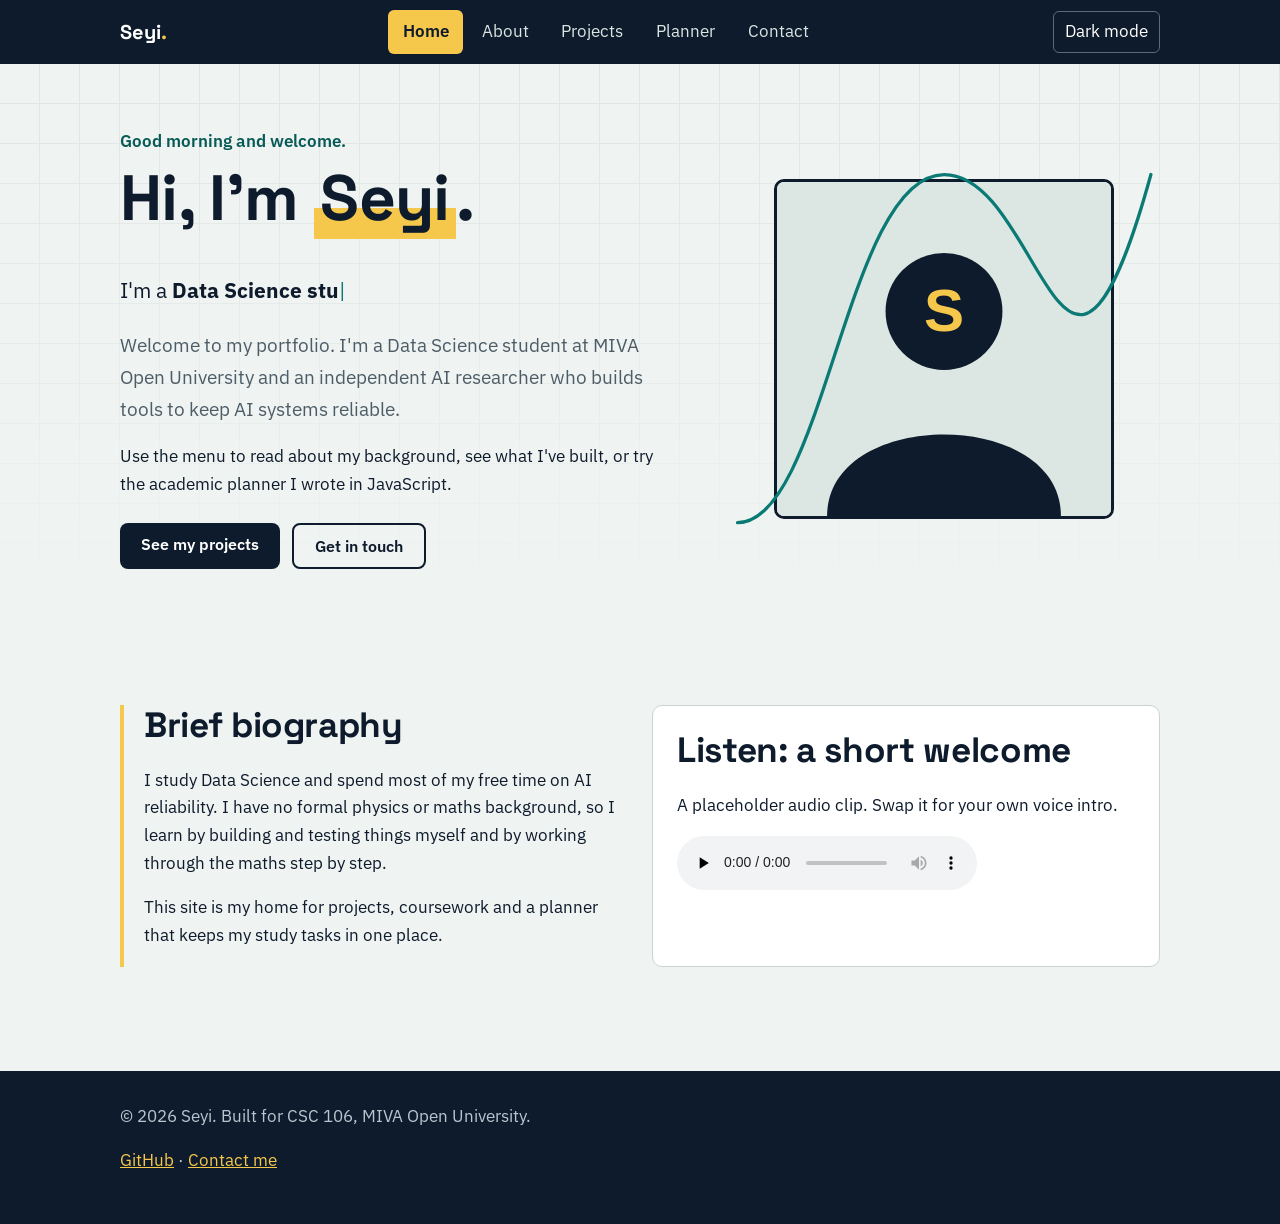
==== index.html @ 2f6e78dc "Add files via upload" ====
<!DOCTYPE html>
<html lang="en">
<head>
<meta charset="UTF-8">
<meta name="viewport" content="width=device-width, initial-scale=1">
<meta name="description" content="Home - Seyi's student portfolio and academic planner.">
<title>Home | Seyi</title>
<link rel="preconnect" href="https://fonts.googleapis.com">
<link rel="preconnect" href="https://fonts.gstatic.com" crossorigin>
<link href="https://fonts.googleapis.com/css2?family=IBM+Plex+Sans:wght@400;600&family=Space+Grotesk:wght@500;700&display=swap" rel="stylesheet">
<link rel="stylesheet" href="css/style.css">
</head>
<body>
<a class="skip" href="#main">Skip to content</a>
<header class="site-header"><div class="wrap">
<a class="brand" href="index.html">Seyi<span>.</span></a>
<button class="menu-btn" aria-expanded="false" aria-controls="site-nav">Menu</button>
<nav id="site-nav" aria-label="Main"><ul><li><a href="index.html" aria-current="page">Home</a></li><li><a href="about.html">About</a></li><li><a href="projects.html">Projects</a></li><li><a href="planner.html">Planner</a></li><li><a href="contact.html">Contact</a></li></ul></nav>
</div></header>
<main id="main">

<section class="hero"><div class="wrap">
<div>
<p class="greeting" id="greeting">Welcome</p>
<h1>Hi, I'm <mark>Seyi</mark>.</h1>
<p class="roles">I'm a <strong id="typed"></strong><span class="caret" aria-hidden="true">|</span></p>
<p class="lead">Welcome to my portfolio. I'm a Data Science student at MIVA Open University and an independent AI researcher who builds tools to keep AI systems reliable.</p>
<p>Use the menu to read about my background, see what I've built, or try the academic planner I wrote in JavaScript.</p>
<div class="actions">
<a class="btn" href="projects.html">See my projects</a>
<a class="btn ghost" href="contact.html">Get in touch</a>
</div>
</div>
<figure class="photo-frame" style="margin:0">
<img src="images/profile.svg" alt="Portrait of Seyi (placeholder photo)" width="340" height="340">
<svg viewBox="0 0 400 400" aria-hidden="true"><path class="curve" d="M10 360 C 90 360, 110 40, 200 40 S 310 330, 390 40"/></svg>
</figure>
</div></section>

<section><div class="wrap grid two">
<article class="facts">
<h2>Brief biography</h2>
<p>I study Data Science and spend most of my free time on AI reliability. I have no formal physics or maths background, so I learn by building and testing things myself and by working through the maths step by step.</p>
<p>This site is my home for projects, coursework and a planner that keeps my study tasks in one place.</p>
</article>
<aside class="card">
<h2>Listen: a short welcome</h2>
<p>A placeholder audio clip. Swap it for your own voice intro.</p>
<audio controls preload="none" src="media/welcome.wav">Your browser does not support audio playback.</audio>
</aside>
</div></section>

</main>
<footer><div class="wrap">
<p>&copy; 2026 Seyi. Built for CSC 106, MIVA Open University.</p>
<p><a href="https://github.com/Tarchy01">GitHub</a> &middot; <a href="contact.html">Contact me</a></p>
</div></footer>
<script src="js/main.js"></script>

</body>
</html>
---- css/style.css ----
:root{
  --paper:#EFF3F1; --panel:#FFFFFF; --ink:#0E1B2C; --muted:#4D5D68;
  --line:#C9D4D1; --teal:#0B7A75; --teal-dark:#075A56; --mark:#F5C84B; --danger:#B3261E;
  --radius:10px; --max:1080px;
}
*{box-sizing:border-box}
html{scroll-behavior:smooth}
body{margin:0;font-family:"IBM Plex Sans",system-ui,sans-serif;font-size:1.05rem;line-height:1.65;color:var(--ink);background:var(--paper)}
h1,h2,h3{font-family:"Space Grotesk","IBM Plex Sans",sans-serif;line-height:1.15;margin:0 0 .6em;letter-spacing:-.01em}
h1{font-size:clamp(2.3rem,6vw,4rem)} h2{font-size:clamp(1.6rem,3.5vw,2.2rem)} h3{font-size:1.2rem}
p{margin:0 0 1em;max-width:68ch}
a{color:var(--teal-dark)}
a:focus-visible,button:focus-visible,input:focus-visible,textarea:focus-visible{outline:3px solid var(--mark);outline-offset:2px}
img{max-width:100%;display:block}
.wrap{max-width:var(--max);margin:0 auto;padding:0 1.25rem}
.skip{position:absolute;left:-999px}.skip:focus{left:1rem;top:1rem;background:var(--mark);padding:.5rem 1rem;z-index:99}

.site-header{background:var(--ink);color:#fff;position:sticky;top:0;z-index:50}
.site-header .wrap{display:flex;align-items:center;justify-content:space-between;min-height:64px}
.brand{font-family:"Space Grotesk",sans-serif;font-weight:700;font-size:1.25rem;color:#fff;text-decoration:none}
.brand span{color:var(--mark)}
nav ul{list-style:none;margin:0;padding:0;display:flex;gap:.25rem}
nav a{display:block;padding:.5rem .9rem;color:#dbe5e3;text-decoration:none;border-radius:6px;transition:background .2s,color .2s}
nav a:hover{background:rgba(255,255,255,.1);color:#fff}
nav a[aria-current="page"]{background:var(--mark);color:var(--ink);font-weight:600}
.menu-btn{display:none;background:none;border:1px solid #5b6b7a;color:#fff;padding:.4rem .8rem;border-radius:6px;font:inherit;cursor:pointer}
@media(max-width:760px){
  .menu-btn{display:block}
  nav{position:absolute;left:0;right:0;top:100%;background:var(--ink);display:none;padding:.5rem 1.25rem 1rem}
  nav.open{display:block}
  nav ul{flex-direction:column}
}

.hero{position:relative;overflow:hidden;padding:4rem 0 5rem;
  background-image:linear-gradient(var(--line) 1px,transparent 1px),linear-gradient(90deg,var(--line) 1px,transparent 1px);
  background-size:40px 40px;background-position:-1px -1px}
.hero::after{content:"";position:absolute;inset:0;background:linear-gradient(180deg,rgba(239,243,241,.55),var(--paper) 95%);pointer-events:none}
.hero .wrap{position:relative;z-index:1;display:grid;grid-template-columns:1.3fr 1fr;gap:3rem;align-items:center}
.hero h1 mark{background:linear-gradient(transparent 62%,var(--mark) 62%);color:inherit;padding:0 .1em}
.lead{font-size:1.2rem;color:var(--muted)}
.photo-frame{position:relative;max-width:340px;justify-self:center}
.photo-frame img{width:100%;border-radius:var(--radius);border:3px solid var(--ink);background:#fff}
.photo-frame svg{position:absolute;inset:-14% -18% -14% -18%;width:136%;height:128%;pointer-events:none}
.curve{fill:none;stroke:var(--teal);stroke-width:3;stroke-linecap:round;stroke-dasharray:900;stroke-dashoffset:900;animation:draw 2.4s .3s ease forwards}
@keyframes draw{to{stroke-dashoffset:0}}
@media(max-width:800px){.hero .wrap{grid-template-columns:1fr}.photo-frame{max-width:240px;order:-1}}

.btn{display:inline-block;background:var(--ink);color:#fff;border:0;padding:.7rem 1.3rem;border-radius:8px;font:600 1rem "IBM Plex Sans",sans-serif;text-decoration:none;cursor:pointer;transition:transform .15s,background .2s}
.btn:hover{background:var(--teal-dark);transform:translateY(-2px)}
.btn.ghost{background:transparent;color:var(--ink);border:2px solid var(--ink)}
.btn.ghost:hover{background:var(--ink);color:#fff}
.actions{display:flex;flex-wrap:wrap;gap:.8rem;margin-top:1.5rem}

section{padding:3.5rem 0}
.page-title{padding:3rem 0 1rem}
.page-title p{color:var(--muted);font-size:1.15rem}

.grid{display:grid;gap:1.5rem}
.grid.three{grid-template-columns:repeat(auto-fit,minmax(260px,1fr))}
.grid.two{grid-template-columns:repeat(auto-fit,minmax(300px,1fr))}
.card{background:var(--panel);border:1px solid var(--line);border-radius:var(--radius);padding:1.5rem}
.facts{border-left:4px solid var(--mark);padding-left:1.25rem}

.tags{list-style:none;padding:0;margin:0;display:flex;flex-wrap:wrap;gap:.5rem}
.tags li{background:#fff;border:1px solid var(--line);border-radius:999px;padding:.25rem .9rem;font-size:.95rem}
.table-scroll{overflow-x:auto}
table{border-collapse:collapse;width:100%;background:#fff;border:1px solid var(--line)}
caption{text-align:left;font-weight:600;padding:.6rem 0}
th,td{text-align:left;padding:.75rem 1rem;border-bottom:1px solid var(--line)}
thead th{background:var(--ink);color:#fff}
tbody tr:hover{background:#f6f9f8}
.skill-row{margin-bottom:1rem}
.skill-row label{display:flex;justify-content:space-between;font-weight:600}
.bar{height:10px;background:var(--line);border-radius:6px;overflow:hidden}
.bar i{display:block;height:100%;background:var(--teal);width:0;transition:width 1s ease}

.project{overflow:hidden;padding:0;display:flex;flex-direction:column;transition:transform .2s,box-shadow .2s}
.project:hover{transform:translateY(-4px);box-shadow:0 10px 24px rgba(14,27,44,.12)}
.project img{width:100%;aspect-ratio:16/9;object-fit:cover;border-bottom:1px solid var(--line)}
.project .body{padding:1.25rem 1.5rem 1.5rem;display:flex;flex-direction:column;flex:1}
.project .links{margin-top:auto;display:flex;gap:1rem;flex-wrap:wrap}

.planner-form{display:grid;grid-template-columns:2fr 1fr 1fr auto;gap:.75rem;align-items:end}
@media(max-width:760px){.planner-form{grid-template-columns:1fr}}
label{font-weight:600;display:block;margin-bottom:.25rem}
input,textarea,select{width:100%;font:inherit;padding:.65rem .8rem;border:1.5px solid #9fb0ad;border-radius:8px;background:#fff;color:var(--ink)}
textarea{min-height:140px;resize:vertical}
.stats{display:flex;gap:1.5rem;flex-wrap:wrap;margin:1.5rem 0 .5rem;color:var(--muted)}
.filters{display:flex;gap:.5rem;margin:.5rem 0 1rem}
.filters button{background:#fff;border:1px solid var(--line);border-radius:999px;padding:.3rem 1rem;font:inherit;cursor:pointer}
.filters button[aria-pressed="true"]{background:var(--ink);color:#fff;border-color:var(--ink)}
#task-list{list-style:none;padding:0;margin:0 0 1rem;display:grid;gap:.6rem}
.task{display:flex;align-items:center;gap:.9rem;background:#fff;border:1px solid var(--line);border-radius:var(--radius);padding:.8rem 1rem;animation:pop .25s ease}
@keyframes pop{from{opacity:0;transform:scale(.97)}to{opacity:1;transform:none}}
.task input[type=checkbox]{width:22px;height:22px;accent-color:var(--teal);flex:none}
.task .text{flex:1}
.task .meta{display:block;font-size:.85rem;color:var(--muted)}
.task.done .title{text-decoration:line-through;color:var(--muted)}
.task.overdue .meta{color:var(--danger);font-weight:600}
.del{background:none;border:1px solid var(--line);border-radius:6px;padding:.3rem .7rem;cursor:pointer;color:var(--danger);font:inherit}
.del:hover{background:var(--danger);color:#fff}
.empty{color:var(--muted);padding:1rem;border:2px dashed var(--line);border-radius:var(--radius);text-align:center}

.field{margin-bottom:1.1rem}
.error{color:var(--danger);font-size:.9rem;min-height:1.2em;margin-top:.25rem}
input.invalid,textarea.invalid{border-color:var(--danger)}
.success{background:#e1f3ee;border:1px solid var(--teal);padding:1rem;border-radius:8px;margin-top:1rem}
.hidden{display:none}

footer{background:var(--ink);color:#b9c6cf;padding:2rem 0;margin-top:3rem}
footer a{color:var(--mark)}
@media(prefers-reduced-motion:reduce){*{animation:none!important;transition:none!important}.curve{stroke-dashoffset:0}}

.greeting{font-weight:600;color:var(--teal-dark);margin-bottom:.4rem}
.roles{font-size:1.3rem;min-height:2rem}
.caret{animation:blink 1s steps(1) infinite;color:var(--teal)}
@keyframes blink{50%{opacity:0}}
.theme-btn{background:none;border:1px solid #5b6b7a;color:#fff;border-radius:6px;padding:.4rem .7rem;font:inherit;cursor:pointer;margin-left:.5rem}
.header-tools{display:flex;align-items:center}
[data-theme="dark"]{--paper:#0B1420;--panel:#142233;--ink:#E8EEF0;--muted:#A3B3BD;--line:#2A3D50;--teal:#3CC4BC;--teal-dark:#5BD6CF}
[data-theme="dark"] .site-header,[data-theme="dark"] footer{background:#050B12}
[data-theme="dark"] input,[data-theme="dark"] textarea,[data-theme="dark"] table,[data-theme="dark"] .tags li,[data-theme="dark"] .task,[data-theme="dark"] .filters button{background:#142233;color:var(--ink)}
[data-theme="dark"] .btn{background:var(--teal);color:#06121c}
[data-theme="dark"] .btn.ghost{background:transparent;color:var(--ink);border-color:var(--ink)}
[data-theme="dark"] .filters button[aria-pressed="true"]{background:var(--teal);color:#06121c}
[data-theme="dark"] thead th{background:#050B12}
[data-theme="dark"] .hero::after{background:linear-gradient(180deg,rgba(11,20,32,.55),var(--paper) 95%)}
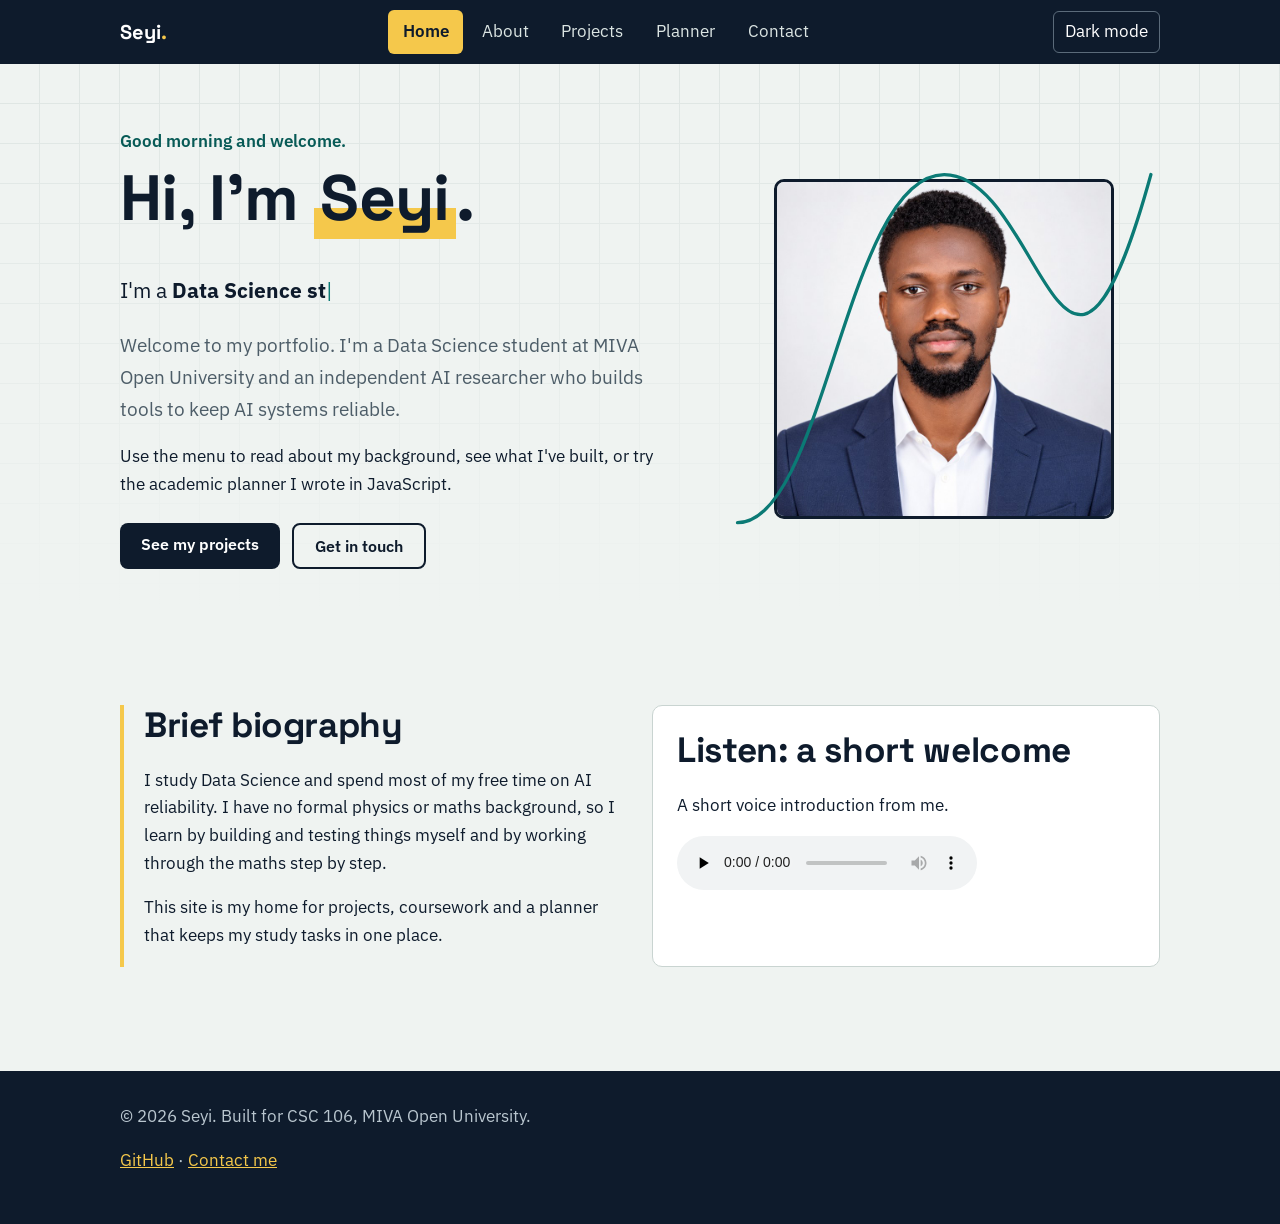
==== commit aa35db45: "Add files via upload" ====
--- a/index.html
+++ b/index.html
@@ -32,7 +32,7 @@
 </div>
 </div>
 <figure class="photo-frame" style="margin:0">
-<img src="images/profile.svg" alt="Portrait of Seyi (placeholder photo)" width="340" height="340">
+<img src="images/profile.jpg" alt="Portrait of Seyi" width="340" height="340">
 <svg viewBox="0 0 400 400" aria-hidden="true"><path class="curve" d="M10 360 C 90 360, 110 40, 200 40 S 310 330, 390 40"/></svg>
 </figure>
 </div></section>
@@ -45,8 +45,8 @@
 </article>
 <aside class="card">
 <h2>Listen: a short welcome</h2>
-<p>A placeholder audio clip. Swap it for your own voice intro.</p>
-<audio controls preload="none" src="media/welcome.wav">Your browser does not support audio playback.</audio>
+<p>A short voice introduction from me.</p>
+<audio controls preload="none" src="media/welcome.mp3">Your browser does not support audio playback.</audio>
 </aside>
 </div></section>
 
